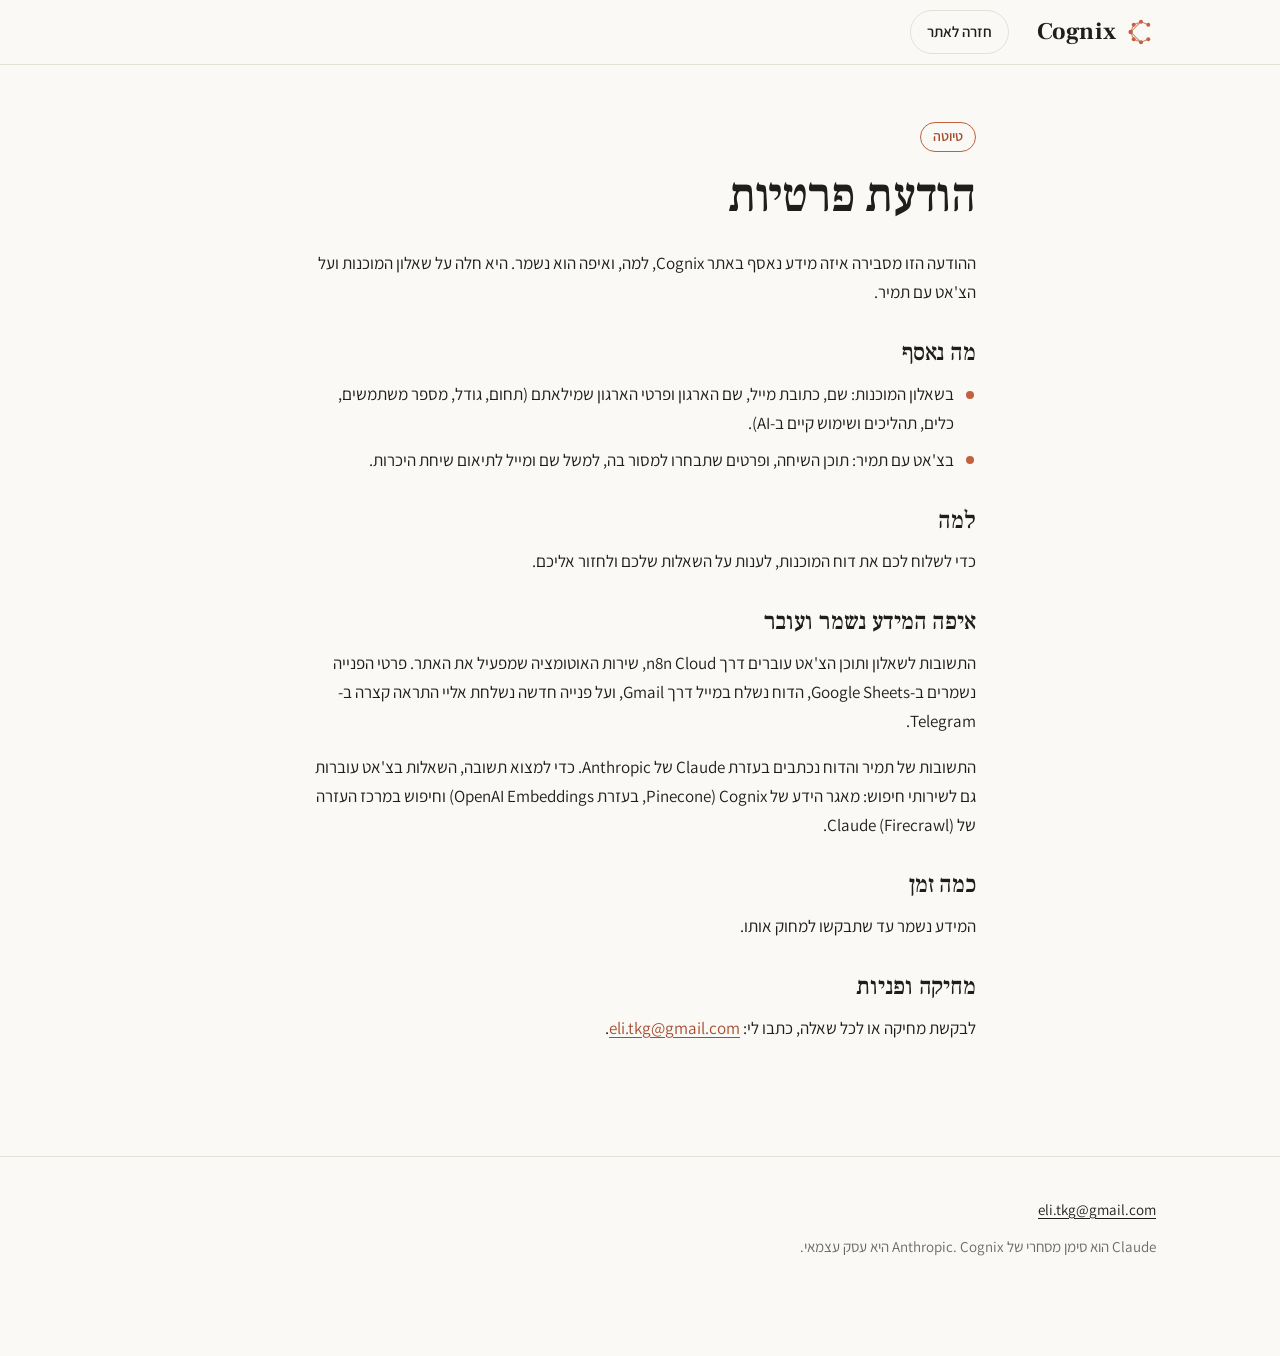
==== privacy.html @ 06f6464f "Task 7: Cognix landing page (Hebrew RTL site, chat + readiness polling, privacy draft) Static site i" ====
<!doctype html>
<html lang="he" dir="rtl">
<head>
  <meta charset="utf-8">
  <meta name="viewport" content="width=device-width, initial-scale=1">
  <title>הודעת פרטיות | Cognix</title>
  <meta name="color-scheme" content="light dark">
  <meta name="robots" content="noindex">
  <link rel="icon" href="assets/favicon.svg" type="image/svg+xml">
  <link rel="preconnect" href="https://fonts.googleapis.com">
  <link rel="preconnect" href="https://fonts.gstatic.com" crossorigin>
  <link rel="stylesheet" href="https://fonts.googleapis.com/css2?family=Assistant:wght@400;600&family=Frank+Ruhl+Libre:wght@500;700&display=swap">
  <link rel="stylesheet" href="style.css">
</head>
<body>
  <!-- טיוטה – לבדיקה משפטית לפני השקה -->
  <header class="site-head">
    <div class="wrap head-row">
      <a class="brand" href="index.html" aria-label="Cognix, לעמוד הבית">
        <img src="assets/logo.svg" alt="" width="30" height="30">
        <span>Cognix</span>
      </a>
      <a class="btn btn-sm btn-ghost" href="index.html">חזרה לאתר</a>
    </div>
  </header>

  <main class="wrap doc">
    <p class="draft-tag">טיוטה</p>
    <h1>הודעת פרטיות</h1>
    <p>ההודעה הזו מסבירה איזה מידע נאסף באתר Cognix, למה, ואיפה הוא נשמר. היא חלה על שאלון המוכנות ועל הצ'אט עם תמיר.</p>

    <h2>מה נאסף</h2>
    <ul class="ticks">
      <li>בשאלון המוכנות: שם, כתובת מייל, שם הארגון ופרטי הארגון שמילאתם (תחום, גודל, מספר משתמשים, כלים, תהליכים ושימוש קיים ב-AI).</li>
      <li>בצ'אט עם תמיר: תוכן השיחה, ופרטים שתבחרו למסור בה, למשל שם ומייל לתיאום שיחת היכרות.</li>
    </ul>

    <h2>למה</h2>
    <p>כדי לשלוח לכם את דוח המוכנות, לענות על השאלות שלכם ולחזור אליכם.</p>

    <h2>איפה המידע נשמר ועובר</h2>
    <p>התשובות לשאלון ותוכן הצ'אט עוברים דרך n8n Cloud, שירות האוטומציה שמפעיל את האתר. פרטי הפנייה נשמרים ב-Google Sheets, הדוח נשלח במייל דרך Gmail, ועל פנייה חדשה נשלחת אליי התראה קצרה ב-Telegram.</p>
    <p>התשובות של תמיר והדוח נכתבים בעזרת Claude של Anthropic. כדי למצוא תשובה, השאלות בצ'אט עוברות גם לשירותי חיפוש: מאגר הידע של Cognix (Pinecone, בעזרת OpenAI Embeddings) וחיפוש במרכז העזרה של Claude (Firecrawl).</p>

    <h2>כמה זמן</h2>
    <p>המידע נשמר עד שתבקשו למחוק אותו.</p>

    <h2>מחיקה ופניות</h2>
    <p>לבקשת מחיקה או לכל שאלה, כתבו לי: <a href="mailto:eli.tkg@gmail.com" dir="ltr">eli.tkg@gmail.com</a>.</p>
  </main>

  <footer class="site-foot">
    <div class="wrap foot-row">
      <p><a href="mailto:eli.tkg@gmail.com" dir="ltr">eli.tkg@gmail.com</a></p>
      <p class="tm">Claude הוא סימן מסחרי של Anthropic. Cognix היא עסק עצמאי.</p>
    </div>
  </footer>
</body>
</html>
---- style.css ----
/* Cognix landing page. Tokens first; dark tokens follow the OS preference. */
:root {
  --bg: #FAF9F5;
  --surface: #F0EEE6;
  --ink: #1F1E1D;
  --muted: #6B6A65;
  --line: #E3E0D6;
  --accent: #C2603F;          /* brand accent: marks, large type, borders */
  --accent-strong: #A64D30;   /* AA on bg/surface for small text and button fill */
  --on-accent: #FFFFFF;
  --ok: #3F7A4F;
  --err: #A3362A;
  --err-bg: #F7E4DF;
  --card: #FFFFFF;
  --radius: 16px;
  --tap: 44px;
  --wrap: 1080px;
  --serif: "Frank Ruhl Libre", "David Libre", Georgia, serif;
  --sans: "Assistant", "Segoe UI", Arial, sans-serif;
  --vvh: 100dvh;
  color-scheme: light;
}
@media (prefers-color-scheme: dark) {
  :root {
    --bg: #1F1E1D;
    --surface: #2A2926;
    --ink: #F0EEE6;
    --muted: #A8A59C;
    --line: #3A3935;
    --accent: #E07A57;
    --accent-strong: #E07A57;
    --on-accent: #1F1E1D;
    --ok: #7FBF8E;
    --err: #F08C7C;
    --err-bg: #3A2522;
    --card: #262522;
    color-scheme: dark;
  }
}

*, *::before, *::after { box-sizing: border-box; }
html { scroll-behavior: smooth; scroll-padding-top: 76px; -webkit-text-size-adjust: 100%; }
body {
  margin: 0;
  background: var(--bg);
  color: var(--ink);
  font: 400 17px/1.7 var(--sans);
  overflow-x: hidden;
}
body:has(dialog[open]) { overflow: hidden; }
h1, h2, h3 { font-family: var(--serif); font-weight: 500; line-height: 1.2; margin: 0 0 .5em; letter-spacing: -.005em; }
h2 { font-size: clamp(30px, 4.2vw, 44px); }
h3 { font-size: 22px; }
p { margin: 0 0 1em; }
a { color: var(--accent-strong); text-underline-offset: 3px; }
b { font-weight: 600; }
img, svg { display: block; }
.muted { color: var(--muted); }
.sr-only { position: absolute; width: 1px; height: 1px; overflow: hidden; clip: rect(0 0 0 0); white-space: nowrap; }
:focus-visible { outline: 2px solid var(--accent-strong); outline-offset: 3px; border-radius: 6px; }

.skip { position: absolute; inset-inline-start: 12px; top: -60px; z-index: 50; background: var(--ink); color: var(--bg); padding: 10px 14px; border-radius: 8px; }
.skip:focus { top: 12px; }

.wrap { max-width: var(--wrap); margin-inline: auto; padding-inline: 24px; }

/* Buttons */
.btn {
  display: inline-flex; align-items: center; justify-content: center; gap: 8px;
  min-height: var(--tap); padding: 10px 22px;
  border: 1px solid var(--accent-strong); border-radius: 999px;
  background: var(--accent-strong); color: var(--on-accent);
  font: 600 16px/1.2 var(--sans); text-decoration: none; cursor: pointer;
  transition: transform .15s ease, background-color .15s ease;
}
.btn:hover { transform: translateY(-1px); }
.btn:disabled { opacity: .55; cursor: progress; transform: none; }
.btn-ghost { background: transparent; color: var(--ink); border-color: var(--line); }
.btn-ghost:hover { border-color: var(--accent); }
.btn-sm { min-height: var(--tap); padding: 8px 16px; font-size: 15px; }
.btn-wide { width: 100%; }

/* Header */
.site-head {
  position: sticky; top: 0; z-index: 20;
  background: color-mix(in srgb, var(--bg) 88%, transparent);
  backdrop-filter: blur(10px);
  border-bottom: 1px solid var(--line);
}
.head-row { display: flex; align-items: center; gap: 28px; min-height: 64px; }
.brand { display: inline-flex; align-items: center; gap: 10px; color: var(--ink); text-decoration: none; font: 700 24px/1 var(--serif); letter-spacing: .01em; min-height: var(--tap); }
.head-nav { display: flex; gap: 24px; margin-inline-start: auto; }
.head-nav a { color: var(--muted); text-decoration: none; font-weight: 600; font-size: 15px; padding-block: 10px; }
.head-nav a:hover { color: var(--ink); }
.head-row > .btn-sm { margin-inline-start: 0; }
@media (max-width: 760px) {
  .head-nav { display: none; }
  .head-row > .btn-sm { margin-inline-start: auto; }
}

/* Hero */
.hero { padding-block: clamp(56px, 9vw, 112px) clamp(48px, 7vw, 88px); }
.hero-grid { display: grid; grid-template-columns: 1.35fr 1fr; gap: 48px; align-items: center; }
.kicker { color: var(--accent-strong); font-weight: 600; font-size: 15px; margin-bottom: 18px; }
.hero h1 { font-size: clamp(38px, 6.2vw, 66px); line-height: 1.08; margin-bottom: 24px; text-wrap: balance; }
.lead { font-size: 19px; color: var(--ink); max-width: 38em; }
.hero-actions { display: flex; flex-wrap: wrap; gap: 12px; margin-top: 28px; }
.hero-note { margin-top: 18px; font-size: 15px; color: var(--muted); max-width: 34em; }

.hero-net { margin: 0; }
.net { width: 100%; height: auto; overflow: visible; direction: ltr; }
.net-chords line { stroke: var(--line); stroke-width: 1.5; }
.net-arc { fill: none; stroke: var(--accent); stroke-width: 2; stroke-linejoin: round; stroke-dasharray: 1; stroke-dashoffset: 0; }
.net-nodes circle { fill: var(--accent); }
.net-nodes circle:nth-child(4) { fill: var(--bg); stroke: var(--accent); stroke-width: 3; }
.net-labels text { fill: var(--muted); font: 600 17px var(--sans); }
@media (prefers-reduced-motion: no-preference) {
  .net-arc { animation: draw 1.6s cubic-bezier(.6,.1,.3,1) both .2s; stroke-dashoffset: 1; }
  .net-nodes circle { animation: pop .5s ease both; animation-delay: calc(.25s + var(--i) * .2s); transform-box: fill-box; transform-origin: center; }
  .net-labels text { animation: fade .6s ease both 1.7s; }
  .net-chords line { animation: fade .8s ease both 1.5s; }
}
@keyframes draw { from { stroke-dashoffset: 1; } to { stroke-dashoffset: 0; } }
@keyframes pop { from { transform: scale(0); opacity: 0; } to { transform: scale(1); opacity: 1; } }
@keyframes fade { from { opacity: 0; } to { opacity: 1; } }

@media (max-width: 860px) {
  .hero-grid { grid-template-columns: 1fr; gap: 28px; }
  .hero-net { order: -1; max-width: 300px; margin-inline: auto; width: 82%; }
  .net-labels text { font-size: 24px; }
}

/* Sections */
.section { padding-block: clamp(64px, 9vw, 112px); }
.section-alt { background: var(--surface); border-block: 1px solid var(--line); }
.sec-head { max-width: 680px; margin-bottom: 40px; }
.sec-head p { color: var(--muted); font-size: 18px; }

.cards { display: grid; gap: 20px; }
.cards-3 { grid-template-columns: repeat(3, minmax(0, 1fr)); }
@media (max-width: 860px) { .cards-3 { grid-template-columns: 1fr; } }
.card { background: var(--surface); border: 1px solid var(--line); border-radius: var(--radius); padding: 28px; }
.section-alt .card { background: var(--bg); }
.card p:last-child { margin-bottom: 0; }
.card-ico { width: 40px; height: 40px; margin-bottom: 18px; fill: none; stroke: var(--accent); stroke-width: 1.6; stroke-linecap: round; stroke-linejoin: round; }

.service { display: flex; flex-direction: column; }
.price { display: flex; flex-wrap: wrap; align-items: baseline; gap: 4px 8px; margin: 4px 0 6px; }
.price .from { color: var(--muted); font-size: 15px; }
.price b { font: 500 34px/1.1 var(--serif); color: var(--ink); font-variant-numeric: tabular-nums; }
.price .unit { flex-basis: 100%; color: var(--muted); font-size: 15px; }
.price-2 b { font-size: 26px; }
.price + .ticks { margin-top: 14px; }
.ticks { list-style: none; padding: 0; margin: 0 0 16px; display: grid; gap: 8px; }
.ticks li { position: relative; padding-inline-start: 22px; }
.ticks li::before { content: ""; position: absolute; inset-inline-start: 2px; top: .62em; width: 8px; height: 8px; border-radius: 50%; background: var(--accent); }
.dur { margin-top: auto; padding-top: 14px; border-top: 1px solid var(--line); color: var(--muted); font-size: 15px; }
.price-note { margin: 28px 0 0; padding: 16px 20px; border-radius: 12px; border: 1px solid var(--accent); background: var(--bg); }

/* Process timeline: a real sequence, so it is numbered */
.timeline { list-style: none; padding: 0; margin: 0; display: grid; grid-template-columns: repeat(5, minmax(0, 1fr)); gap: 20px; counter-reset: step; position: relative; }
.timeline::before { content: ""; position: absolute; top: 21px; inset-inline: 22px; height: 1px; background: var(--accent); opacity: .5; }
.timeline li { position: relative; counter-increment: step; }
.tl-dot { position: relative; display: grid; place-items: center; width: 44px; height: 44px; border-radius: 50%; border: 1.5px solid var(--accent); background: var(--bg); margin-bottom: 18px; font: 500 18px/1 var(--serif); color: var(--accent-strong); }
.tl-dot::after { content: counter(step); }
.timeline li:first-child .tl-dot { background: var(--accent-strong); border-color: var(--accent-strong); color: var(--on-accent); }
.timeline h3 { font-size: 20px; }
.timeline p { color: var(--muted); font-size: 16px; }
@media (max-width: 860px) {
  .timeline { grid-template-columns: 1fr; gap: 0; }
  .timeline::before { top: 22px; bottom: 22px; inset-inline: 21px auto; width: 1px; height: auto; }
  .timeline li { display: grid; grid-template-columns: 44px 1fr; column-gap: 18px; padding-bottom: 20px; }
  .tl-dot { grid-row: span 2; margin: 0; }
  .timeline h3 { margin: 8px 0 4px; }
}

/* Demo */
.demo-grid { display: grid; grid-template-columns: 1fr 1fr; gap: 56px; align-items: center; }
.demo-grid > div > p { font-size: 18px; }
.flow { list-style: none; margin: 0; padding: 0; display: grid; gap: 0; counter-reset: f; }
.flow li { position: relative; counter-increment: f; padding: 16px 20px 16px 20px; padding-inline-start: 64px; background: var(--bg); border: 1px solid var(--line); border-radius: 14px; }
.flow li + li { margin-top: 22px; }
.flow li + li::after { content: ""; position: absolute; inset-inline-start: 35px; top: -23px; height: 22px; width: 1px; background: var(--accent); }
.flow li::before { content: counter(f); position: absolute; inset-inline-start: 18px; top: 16px; width: 34px; height: 34px; border-radius: 50%; display: grid; place-items: center; background: var(--surface); border: 1px solid var(--accent); color: var(--accent-strong); font: 500 16px/1 var(--serif); }
.flow b { display: block; }
.flow span { color: var(--muted); font-size: 16px; }
@media (max-width: 860px) { .demo-grid { grid-template-columns: 1fr; gap: 32px; } }

/* About */
.about-grid { display: grid; grid-template-columns: 220px 1fr; gap: 56px; align-items: start; }
.about-grid > div:last-child { max-width: 680px; }
.about-mark { aspect-ratio: 1; border-radius: 50%; border: 1px solid var(--line); display: grid; place-items: center; background: radial-gradient(circle at 50% 50%, var(--surface) 0 60%, transparent 61%); position: relative; }
.about-mark::before { content: ""; position: absolute; inset: 14px; border-radius: 50%; border: 1.5px dashed var(--accent); opacity: .55; }
.initial { font: 500 96px/1 var(--serif); color: var(--accent-strong); }
@media (max-width: 760px) {
  .about-grid { grid-template-columns: 1fr; gap: 24px; }
  .about-mark { width: 120px; }
  .initial { font-size: 56px; }
}

/* Founding */
.founding { display: grid; grid-template-columns: 260px 1fr; gap: 56px; align-items: center; }
.founding > div:last-child { max-width: 640px; }
.founding-num { text-align: center; }
.founding-num b { display: block; font: 500 clamp(80px, 12vw, 128px)/1 var(--serif); color: var(--accent-strong); letter-spacing: -.02em; }
.founding-num span { color: var(--muted); font-weight: 600; }
.spots { display: flex; align-items: center; gap: 12px; font-weight: 600; }
.spot-dots { display: inline-flex; gap: 6px; }
.spot-dots i { width: 12px; height: 12px; border-radius: 50%; border: 1.5px solid var(--accent); }
@media (max-width: 760px) { .founding { grid-template-columns: 1fr; gap: 16px; } .founding-num { text-align: start; } }

/* Readiness form */
.fit-grid { display: grid; grid-template-columns: minmax(0, 1.5fr) minmax(0, 1fr); gap: 32px; align-items: start; }
@media (max-width: 900px) { .fit-grid { grid-template-columns: 1fr; } }
.fit-form { display: grid; gap: 22px; background: var(--surface); border: 1px solid var(--line); border-radius: var(--radius); padding: 28px; }
.row-3 { display: grid; grid-template-columns: repeat(3, minmax(0, 1fr)); gap: 16px; }
.row-2 { display: grid; grid-template-columns: minmax(0, 1.2fr) minmax(0, 1fr); gap: 16px; }
@media (max-width: 640px) { .row-3, .row-2 { grid-template-columns: 1fr; gap: 22px; } .fit-form { padding: 20px 16px; } }
fieldset { border: 0; margin: 0; padding: 0; min-width: 0; }
.field > label, legend { display: block; font-weight: 600; margin-bottom: 8px; padding: 0; }
.hint, .hint-inline { color: var(--muted); font-size: 14px; font-weight: 400; }
.hint { margin: 6px 0 0; }
legend + .hint { margin: -4px 0 10px; }
input[type="text"], input[type="email"], input[type="number"] {
  width: 100%; min-height: var(--tap); padding: 10px 14px;
  border: 1px solid var(--line); border-radius: 10px; background: var(--bg); color: var(--ink);
  font: 400 17px/1.4 var(--sans);
}
input[type="email"] { text-align: right; }
input:focus-visible { outline-offset: 1px; border-color: var(--accent); }
input[aria-invalid="true"], fieldset:has([aria-invalid="true"]) .opt { border-color: var(--err); }
.opts { display: flex; flex-wrap: wrap; gap: 8px; }
.opt { display: inline-flex; align-items: center; gap: 8px; min-height: var(--tap); padding: 8px 14px; border: 1px solid var(--line); border-radius: 999px; background: var(--bg); cursor: pointer; font-weight: 400; transition: border-color .15s, background-color .15s; }
.opt:hover { border-color: var(--accent); }
.opt:has(:checked) { border-color: var(--accent-strong); background: color-mix(in srgb, var(--accent) 12%, var(--bg)); }
.opt:has(:focus-visible) { outline: 2px solid var(--accent-strong); outline-offset: 2px; }
.opt input:focus-visible { outline: none; }
input[type="radio"], input[type="checkbox"] { accent-color: var(--accent-strong); width: 18px; height: 18px; margin: 0; flex: none; }
.consent { display: flex; gap: 10px; align-items: flex-start; font-weight: 400; cursor: pointer; min-height: var(--tap); }
.consent input { margin-top: 5px; }
.field-error { color: var(--err); font-size: 15px; font-weight: 600; margin: 8px 0 0; }
.hp { position: absolute; width: 1px; height: 1px; overflow: hidden; clip: rect(0 0 0 0); inset-inline-start: -9999px; }
.fit-form { position: relative; }

.fit-panel { position: sticky; top: 88px; background: var(--card); border: 1px solid var(--line); border-radius: var(--radius); padding: 28px; min-height: 200px; }
@media (max-width: 900px) { .fit-panel { position: static; } }
.fit-panel:has(.fit-result) { position: static; }
.fit-intro h3 { margin-bottom: 14px; }

.fit-result h3 { font-size: 26px; margin-bottom: 8px; }
.fit-score { display: flex; align-items: baseline; gap: 12px; margin-bottom: 4px; }
.fit-score b { font: 500 64px/1 var(--serif); color: var(--accent-strong); font-variant-numeric: tabular-nums; }
.fit-score span { font-weight: 600; font-size: 18px; }
.fit-score small { color: var(--muted); font-size: 14px; }
.fit-meter { height: 6px; border-radius: 3px; background: var(--surface); overflow: hidden; margin: 10px 0 20px; }
.fit-meter i { display: block; height: 100%; background: var(--accent); border-radius: 3px; }
.eyebrow { color: var(--muted); font-size: 14px; font-weight: 600; margin: 18px 0 6px; }
.fit-lines { list-style: none; padding: 0; margin: 0 0 12px; border-top: 1px solid var(--line); }
.fit-lines li { display: flex; flex-wrap: wrap; align-items: baseline; gap: 2px 10px; padding: 10px 0; border-bottom: 1px solid var(--line); }
.fit-lines li span { flex: 1 1 60%; }
.fit-lines li b { font-variant-numeric: tabular-nums; }
.fit-lines li small { color: var(--muted); font-size: 14px; flex-basis: 100%; }
.fit-range { font-weight: 600; }
.fit-hours { background: var(--surface); border-radius: 12px; padding: 14px 16px; }
.fit-hours p { margin: 0; }
.fit-hours p + p { color: var(--muted); font-size: 15px; margin-top: 4px; }
.fit-recs, .fit-notes { margin: 0 0 12px; padding-inline-start: 20px; }
.fit-recs li, .fit-notes li { margin-bottom: 6px; }
.fit-notes { color: var(--muted); font-size: 15px; }
.fit-mail { padding: 12px 14px; border-radius: 12px; font-weight: 600; }
.fit-mail.ok { color: var(--ok); background: color-mix(in srgb, var(--ok) 12%, transparent); }
.fit-mail.warn { color: var(--err); background: var(--err-bg); }
.fit-actions { display: flex; flex-wrap: wrap; gap: 10px; margin-top: 16px; }
.fit-note { color: var(--muted); font-size: 14px; margin: 14px 0 0; }

/* Polling job card (shared by chat and form) */
.job { padding: 14px 16px; border: 1px solid var(--line); border-radius: 14px; background: var(--bg); font-size: 15px; }
.job-steps { list-style: none; margin: 0; padding: 0; display: grid; gap: 8px; }
.job-steps li { display: flex; align-items: center; gap: 10px; color: var(--muted); }
.job-steps li .dot { width: 18px; height: 18px; flex: none; border-radius: 50%; border: 2px solid var(--line); display: grid; place-items: center; font-size: 11px; line-height: 1; }
.job-steps li.done { color: var(--ink); }
.job-steps li.done .dot { background: var(--ok); border-color: var(--ok); color: var(--bg); }
.job-steps li.done .dot::after { content: "✓"; }
.job-steps li.active { color: var(--ink); font-weight: 600; }
.job-steps li.active .dot { border-color: var(--accent); border-top-color: transparent; animation: spin .9s linear infinite; }
.job-steps li.failed { color: var(--err); font-weight: 600; }
.job-steps li.failed .dot { background: var(--err); border-color: var(--err); color: var(--bg); }
.job-steps li.failed .dot::after { content: "✕"; }
.job-steps .meta { color: var(--muted); font-weight: 400; margin-inline-start: auto; font-variant-numeric: tabular-nums; }
.job-id { font-family: ui-monospace, Consolas, monospace; font-size: 13px; color: var(--muted); }
@keyframes spin { to { transform: rotate(360deg); } }
.job-error { margin-top: 12px; padding: 12px 14px; border-radius: 10px; background: var(--err-bg); color: var(--err); }
.job-error b { display: block; }
.job-error p { color: var(--ink); margin: 2px 0 0; }
.job-error .btn { margin-top: 10px; background: var(--err); border-color: var(--err); color: var(--bg); }

/* Chat: floating button + dialog */
.chat-fab {
  position: fixed; left: 20px; bottom: 20px; z-index: 30;
  width: 56px; height: 56px; border-radius: 50%; border: 0;
  background: var(--accent-strong); color: var(--on-accent); cursor: pointer;
  display: grid; place-items: center; box-shadow: 0 6px 20px rgb(0 0 0 / .18);
  transition: transform .15s ease;
}
.chat-fab:hover { transform: scale(1.05); }
.chat-fab svg { width: 26px; height: 26px; fill: none; stroke: currentColor; stroke-width: 1.8; stroke-linejoin: round; }
body:has(dialog[open]) .chat-fab { visibility: hidden; }

.chat {
  width: min(440px, calc(100vw - 32px)); height: min(680px, calc(100dvh - 48px)); max-height: none;
  padding: 0; border: 1px solid var(--line); border-radius: 20px;
  background: var(--bg); color: var(--ink);
  margin: auto auto 20px 20px; /* bottom-left, next to the floating button */
  box-shadow: 0 24px 60px rgb(0 0 0 / .22);
}
.chat::backdrop { background: rgb(31 30 29 / .35); }
.chat-shell { display: flex; flex-direction: column; height: 100%; }
.chat-head { display: flex; align-items: center; gap: 12px; padding: 14px 16px; border-bottom: 1px solid var(--line); }
.chat-head h2 { font-size: 22px; margin: 0; }
.chat-head p { margin: 0; font-size: 14px; color: var(--muted); }
.chat-state { color: var(--ok); }
.chat-state.is-busy { color: var(--accent-strong); }
.icon-btn { margin-inline-start: auto; width: var(--tap); height: var(--tap); border-radius: 50%; border: 0; background: transparent; color: var(--ink); cursor: pointer; display: grid; place-items: center; }
.icon-btn:hover { background: var(--surface); }
.icon-btn svg { width: 22px; height: 22px; fill: none; stroke: currentColor; stroke-width: 1.8; stroke-linecap: round; }

.messages { flex: 1; overflow-y: auto; padding: 18px 16px; display: flex; flex-direction: column; gap: 14px; overscroll-behavior: contain; }
.bubble { max-width: 100%; white-space: pre-wrap; overflow-wrap: anywhere; }
.bubble.user { align-self: flex-start; max-width: 85%; background: var(--surface); border: 1px solid var(--line); padding: 10px 14px; border-radius: 18px; }
.bubble.bot { align-self: stretch; padding: 2px 2px; font-size: 17px; }
.bubble a { color: var(--accent-strong); text-decoration: underline; overflow-wrap: anywhere; }
.messages .job { font-size: 14px; }
.messages .job::before { content: "תמיר חושב…"; display: block; margin-bottom: 8px; font: 500 16px var(--serif); color: var(--muted); }
.messages .job:has(.job-error)::before { display: none; }
@media (prefers-reduced-motion: no-preference) {
  .messages .job::before {
    background: linear-gradient(90deg, var(--muted) 0%, var(--muted) 35%, var(--accent) 50%, var(--muted) 65%, var(--muted) 100%);
    background-size: 250% 100%; -webkit-background-clip: text; background-clip: text; color: transparent;
    animation: shimmer 1.8s linear infinite;
  }
}
@keyframes shimmer { from { background-position: 100% 0; } to { background-position: -150% 0; } }

.chips { display: flex; gap: 8px; overflow-x: auto; padding: 4px 16px 10px; scrollbar-width: none; }
.chips::-webkit-scrollbar { display: none; }
.chip { flex: none; min-height: 44px; padding: 8px 14px; border: 1px solid var(--line); border-radius: 999px; background: var(--bg); color: var(--ink); font: 400 15px var(--sans); cursor: pointer; }
.chip:hover { border-color: var(--accent); }

.composer { display: flex; align-items: flex-end; gap: 8px; margin: 0 12px; padding: 8px 8px 8px 8px; padding-inline-start: 16px; border: 1px solid var(--line); border-radius: 24px; background: var(--card); box-shadow: 0 2px 10px rgb(0 0 0 / .05); }
.composer:focus-within { border-color: var(--accent); }
.composer textarea { flex: 1; min-height: 28px; max-height: 140px; resize: none; border: 0; background: transparent; color: var(--ink); font: 400 17px/1.5 var(--sans); padding: 8px 0; outline: none; }
.composer textarea::placeholder { color: var(--muted); }
.send { flex: none; width: var(--tap); height: var(--tap); border-radius: 50%; border: 0; background: var(--accent-strong); color: var(--on-accent); cursor: pointer; display: grid; place-items: center; }
.send:disabled { opacity: .45; cursor: progress; }
.send svg { width: 20px; height: 20px; fill: none; stroke: currentColor; stroke-width: 2; stroke-linecap: round; stroke-linejoin: round; }
.chat-foot { margin: 6px 16px 10px; text-align: center; color: var(--muted); font-size: 13px; }

@media (max-width: 640px) {
  .chat { width: 100vw; max-width: 100vw; height: var(--vvh); margin: 0; border: 0; border-radius: 0; inset: 0 auto auto 0; }
  .chat-fab { left: 16px; bottom: 16px; }
}

/* Footer */
.site-foot { padding-block: 40px 96px; border-top: 1px solid var(--line); }
.foot-row { display: flex; flex-wrap: wrap; align-items: center; gap: 12px 32px; }
.foot-row p { margin: 0; color: var(--muted); font-size: 15px; }
.foot-row a { color: var(--ink); }
.brand-foot { font-size: 20px; }
.tm { flex-basis: 100%; }

/* FAQ */
.faq-wrap { max-width: 820px; }
.faq { border-top: 1px solid var(--line); margin-top: 24px; }
.faq details { border-bottom: 1px solid var(--line); }
.faq summary { list-style: none; cursor: pointer; padding: 18px 0; min-height: var(--tap); display: flex; align-items: center; gap: 16px; font: 500 20px/1.35 var(--serif); }
.faq summary::-webkit-details-marker { display: none; }
.faq summary::after { content: "+"; margin-inline-start: auto; font: 400 26px/1 var(--sans); color: var(--accent-strong); transition: transform .2s; }
.faq details[open] summary::after { transform: rotate(45deg); }
.faq details p { color: var(--muted); padding-bottom: 18px; margin: 0; max-width: 680px; }

/* Privacy page */
.doc { max-width: 720px; padding-block: 56px 96px; }
.doc h1 { font-size: clamp(34px, 5vw, 48px); }
.doc h2 { font-size: 24px; margin-top: 32px; }
.draft-tag { display: inline-block; font-size: 14px; font-weight: 600; color: var(--accent-strong); border: 1px solid var(--accent); border-radius: 999px; padding: 2px 12px; margin-bottom: 16px; }

@media (prefers-reduced-motion: reduce) {
  html { scroll-behavior: auto; }
  *, *::before, *::after { animation-duration: .01ms !important; animation-iteration-count: 1 !important; transition-duration: .01ms !important; }
  .job-steps li.active .dot { border-top-color: var(--accent); }
}
@media (max-width: 480px) {
  body { font-size: 17px; }
  .wrap { padding-inline: 16px; }
  .lead { font-size: 18px; }
  .card { padding: 22px; }
  .fit-panel { padding: 20px 16px; }
}
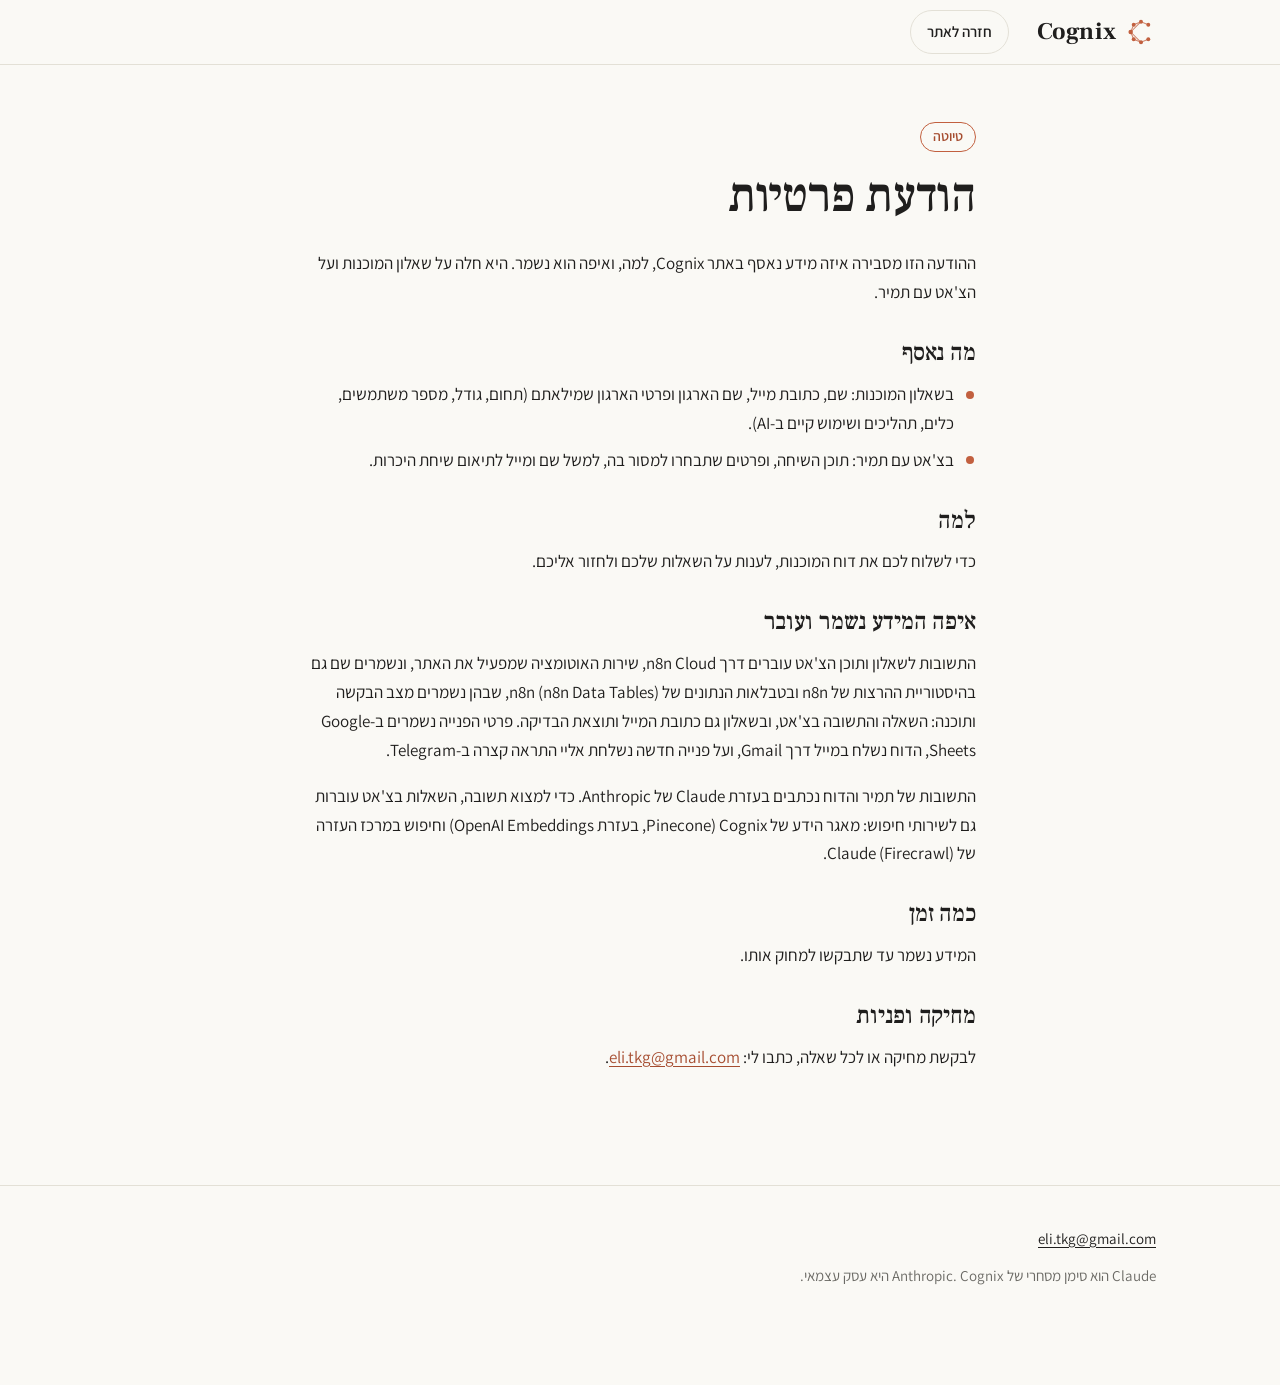
==== commit 1992dbd0: "Site: noindex, founding-client scope wording + FAQ, 429 busy message, link punctuation trim, privacy" ====
--- a/privacy.html
+++ b/privacy.html
@@ -39,7 +39,7 @@
     <p>כדי לשלוח לכם את דוח המוכנות, לענות על השאלות שלכם ולחזור אליכם.</p>
 
     <h2>איפה המידע נשמר ועובר</h2>
-    <p>התשובות לשאלון ותוכן הצ'אט עוברים דרך n8n Cloud, שירות האוטומציה שמפעיל את האתר. פרטי הפנייה נשמרים ב-Google Sheets, הדוח נשלח במייל דרך Gmail, ועל פנייה חדשה נשלחת אליי התראה קצרה ב-Telegram.</p>
+    <p>התשובות לשאלון ותוכן הצ'אט עוברים דרך n8n Cloud, שירות האוטומציה שמפעיל את האתר, ונשמרים שם גם בהיסטוריית ההרצות של n8n ובטבלאות הנתונים של n8n (n8n Data Tables), שבהן נשמרים מצב הבקשה ותוכנה: השאלה והתשובה בצ'אט, ובשאלון גם כתובת המייל ותוצאת הבדיקה. פרטי הפנייה נשמרים ב-Google Sheets, הדוח נשלח במייל דרך Gmail, ועל פנייה חדשה נשלחת אליי התראה קצרה ב-Telegram.</p>
     <p>התשובות של תמיר והדוח נכתבים בעזרת Claude של Anthropic. כדי למצוא תשובה, השאלות בצ'אט עוברות גם לשירותי חיפוש: מאגר הידע של Cognix (Pinecone, בעזרת OpenAI Embeddings) וחיפוש במרכז העזרה של Claude (Firecrawl).</p>
 
     <h2>כמה זמן</h2>
--- a/style.css
+++ b/style.css
@@ -263,6 +263,7 @@
 .fit-range { font-weight: 600; }
 .fit-hours { background: var(--surface); border-radius: 12px; padding: 14px 16px; }
 .fit-hours p { margin: 0; }
+.fit-tag { display: inline-block; margin-inline-start: 6px; padding: 1px 10px; border: 1px solid var(--accent); border-radius: 999px; color: var(--accent-strong); font-size: 13px; font-weight: 600; white-space: nowrap; vertical-align: 1px; }
 .fit-hours p + p { color: var(--muted); font-size: 15px; margin-top: 4px; }
 .fit-recs, .fit-notes { margin: 0 0 12px; padding-inline-start: 20px; }
 .fit-recs li, .fit-notes li { margin-bottom: 6px; }
@@ -347,8 +348,8 @@
 .chip:hover { border-color: var(--accent); }
 
 .composer { display: flex; align-items: flex-end; gap: 8px; margin: 0 12px; padding: 8px 8px 8px 8px; padding-inline-start: 16px; border: 1px solid var(--line); border-radius: 24px; background: var(--card); box-shadow: 0 2px 10px rgb(0 0 0 / .05); }
-.composer:focus-within { border-color: var(--accent); }
-.composer textarea { flex: 1; min-height: 28px; max-height: 140px; resize: none; border: 0; background: transparent; color: var(--ink); font: 400 17px/1.5 var(--sans); padding: 8px 0; outline: none; }
+.composer:focus-within { border-color: var(--accent); outline: 2px solid var(--accent-strong); outline-offset: 2px; }
+.composer textarea { flex: 1; min-height: 44px; max-height: 140px; resize: none; border: 0; background: transparent; color: var(--ink); font: 400 17px/1.5 var(--sans); padding: 8px 0; outline: none; }
 .composer textarea::placeholder { color: var(--muted); }
 .send { flex: none; width: var(--tap); height: var(--tap); border-radius: 50%; border: 0; background: var(--accent-strong); color: var(--on-accent); cursor: pointer; display: grid; place-items: center; }
 .send:disabled { opacity: .45; cursor: progress; }
